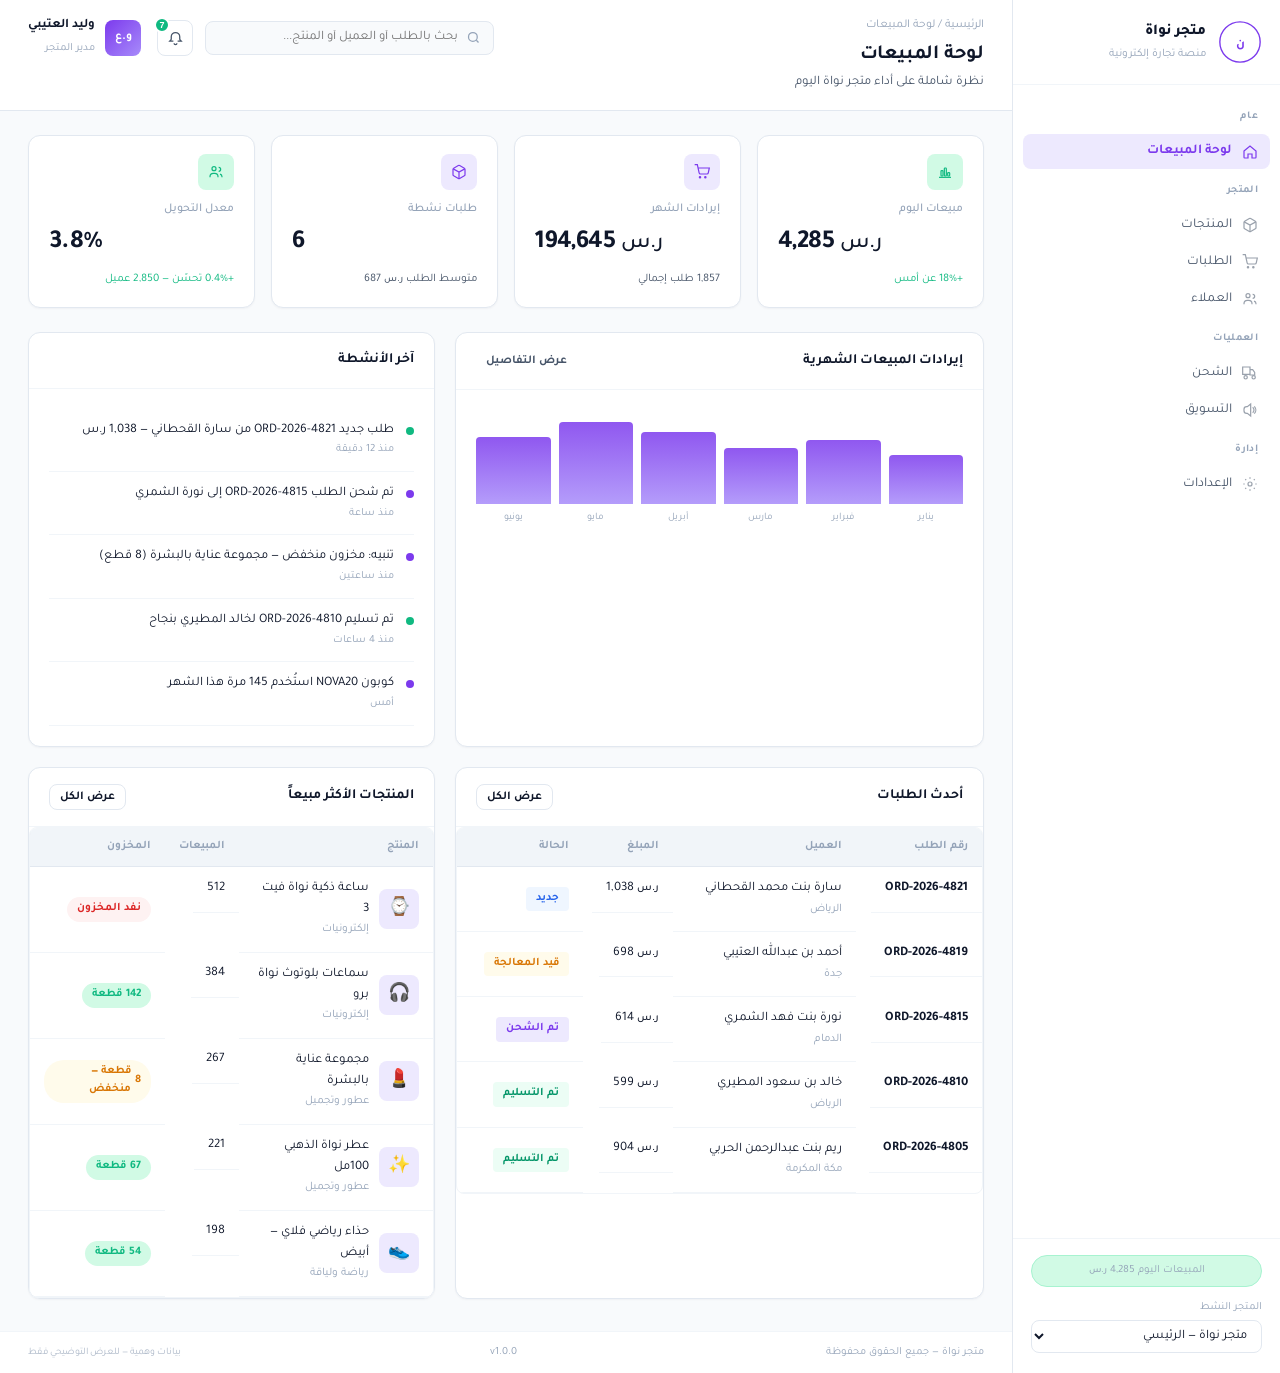
==== index.html @ 6f15025b "Portfolio demo — ecommerce admin platform (Salla/Zid style) Co-authored-by: Cursor <cursoragent@curs" ====
<!DOCTYPE html>
<html lang="ar" dir="rtl">
<head>
  <meta charset="UTF-8" />
  <meta name="viewport" content="width=device-width, initial-scale=1" />
  <title>متجر نواة | لوحة إدارة المتجر</title>
  <meta name="description" content="متجر نواة — منصة تجارة إلكترونية مستوحاة من سلة/زد — نموذج تصميم إداري" />
  <link rel="preconnect" href="https://fonts.googleapis.com" />
  <link rel="preconnect" href="https://fonts.gstatic.com" crossorigin />
  <link href="https://fonts.googleapis.com/css2?family=Tajawal:wght@400;500;600;700;800&display=swap" rel="stylesheet" />
  <link rel="stylesheet" href="css/styles.css" />
</head>
<body>
  <div id="app" class="shell">
    <aside class="sidebar">
      <header class="brand">
        <div class="brand-seal" aria-hidden="true">
          <svg viewBox="0 0 48 48"><circle cx="24" cy="24" r="22" fill="none" stroke="currentColor" stroke-width="1.5"/><text x="24" y="29" text-anchor="middle" font-size="14" font-weight="700" fill="currentColor">ن</text></svg>
        </div>
        <div class="brand-text">
          <span class="brand-org">متجر نواة</span>
          <span class="brand-sys">منصة تجارة إلكترونية</span>
        </div>
      </header>
      <nav id="nav" class="nav" aria-label="القائمة الرئيسية"></nav>
      <div class="sidebar-meta">
        <div class="term-pill">المبيعات اليوم <span class="num" id="sidebar-sales">—</span> <span class="num-suffix">ر.س</span></div>
        <label class="field-label" for="store-select">المتجر النشط</label>
        <select id="store-select" class="select">
          <option value="main">متجر نواة — الرئيسي</option>
          <option value="riyadh">فرع الرياض</option>
          <option value="jeddah">فرع جدة</option>
        </select>
      </div>
    </aside>
    <div class="workspace">
      <header class="topbar">
        <div class="topbar-start">
          <nav class="breadcrumb" id="breadcrumb" aria-label="مسار التنقل"></nav>
          <h1 id="page-title" class="page-title"></h1>
          <p id="page-sub" class="page-sub"></p>
        </div>
        <div class="topbar-end">
          <label class="search-field">
            <svg width="15" height="15" viewBox="0 0 24 24" fill="none" stroke="currentColor" stroke-width="2"><circle cx="11" cy="11" r="7"/><path d="M20 20l-3.5-3.5"/></svg>
            <input type="search" id="global-search" placeholder="بحث بالطلب أو العميل أو المنتج..." />
          </label>
          <button type="button" class="icon-btn" id="notif-btn" aria-label="الإشعارات">
            <svg width="17" height="17" viewBox="0 0 24 24" fill="none" stroke="currentColor" stroke-width="1.8"><path d="M15 17h5l-1.4-1.4A2 2 0 0 1 18 14.2V11a6 6 0 1 0-12 0v3.2c0 .5-.2 1-.6 1.4L4 17h5"/><path d="M10 20a2 2 0 0 0 4 0"/></svg>
            <span class="badge-count">7</span>
          </button>
          <div class="profile">
            <div class="profile-avatar">و.ع</div>
            <div class="profile-info">
              <strong>وليد العتيبي</strong>
              <span id="profile-role">مدير المتجر</span>
            </div>
          </div>
        </div>
      </header>
      <main id="view" class="content"></main>
      <footer class="app-footer">
        <span>متجر نواة — جميع الحقوق محفوظة</span>
        <span class="num">v1.0.0</span>
        <span class="footer-note">بيانات وهمية — للعرض التوضيحي فقط</span>
      </footer>
    </div>
  </div>
  <div id="toast" class="toast" role="status" hidden></div>
  <div id="modal-root"></div>
  <script src="js/utils.js"></script>
  <script src="js/mock-api.js"></script>
  <script src="js/app.js"></script>
</body>
</html>
---- css/styles.css ----
:root {
  --primary: #7c3aed;
  --primary-hover: #6d28d9;
  --primary-soft: #ede9fe;
  --accent: #10b981;
  --accent-soft: #d1fae5;
  --bg: #f8fafc;
  --surface: #ffffff;
  --surface-alt: #f1f5f9;
  --border: #e2e8f0;
  --border-light: #f1f5f9;
  --text: #0f172a;
  --text-secondary: #475569;
  --text-muted: #94a3b8;
  --success: #059669;
  --success-bg: #ecfdf5;
  --warn: #d97706;
  --warn-bg: #fffbeb;
  --info: #2563eb;
  --info-bg: #eff6ff;
  --danger: #dc2626;
  --danger-bg: #fef2f2;
  --radius: 8px;
  --radius-lg: 12px;
  --shadow-sm: 0 1px 2px rgba(15,23,42,.04);
  --shadow: 0 2px 8px rgba(15,23,42,.06);
  --font: "Tajawal", system-ui, sans-serif;
  --sidebar-w: 268px;
}

*, *::before, *::after { box-sizing: border-box; margin: 0; padding: 0; }

body {
  font-family: var(--font);
  background: var(--bg);
  color: var(--text);
  font-size: 14px;
  line-height: 1.6;
  -webkit-font-smoothing: antialiased;
}

.shell { display: flex; min-height: 100vh; }

/* ── Sidebar ── */
.sidebar {
  width: var(--sidebar-w);
  background: var(--surface);
  border-left: 1px solid var(--border);
  display: flex;
  flex-direction: column;
  flex-shrink: 0;
}

.brand {
  display: flex;
  align-items: center;
  gap: 12px;
  padding: 20px 18px;
  border-bottom: 1px solid var(--border-light);
}
.brand-seal { width: 44px; height: 44px; color: var(--primary); flex-shrink: 0; }
.brand-org { display: block; font-size: 15px; font-weight: 800; color: var(--text); }
.brand-sys { display: block; font-size: 11.5px; color: var(--text-muted); margin-top: 2px; }

.nav { padding: 12px 10px; flex: 1; display: flex; flex-direction: column; gap: 2px; }
.nav-section { font-size: 10.5px; font-weight: 600; color: var(--text-muted); padding: 12px 12px 6px; letter-spacing: 0.03em; text-transform: uppercase; }
.nav-item {
  display: flex; align-items: center; gap: 10px;
  width: 100%; padding: 9px 12px;
  border: none; background: none;
  border-radius: var(--radius);
  font-family: inherit; font-size: 13.5px;
  color: var(--text-secondary);
  cursor: pointer; text-align: right;
  transition: background .15s, color .15s;
}
.nav-item svg { opacity: .55; flex-shrink: 0; }
.nav-item:hover { background: var(--surface-alt); color: var(--text); }
.nav-item.active { background: var(--primary-soft); color: var(--primary); font-weight: 600; }
.nav-item.active svg { opacity: 1; color: var(--primary); }

.sidebar-meta {
  padding: 16px 18px 20px;
  border-top: 1px solid var(--border-light);
}
.term-pill {
  font-size: 11px; color: var(--text-muted);
  background: var(--accent-soft);
  border: 1px solid #a7f3d0;
  padding: 6px 10px; border-radius: 20px;
  margin-bottom: 12px; text-align: center;
}
.field-label { font-size: 11px; color: var(--text-muted); display: block; margin-bottom: 4px; }
.select {
  width: 100%; padding: 8px 10px;
  border: 1px solid var(--border);
  border-radius: var(--radius);
  font-family: inherit; font-size: 13px;
  background: var(--surface); color: var(--text);
}

/* ── Workspace ── */
.workspace { flex: 1; display: flex; flex-direction: column; min-width: 0; }

.topbar {
  background: var(--surface);
  border-bottom: 1px solid var(--border);
  padding: 16px 28px;
  display: flex; justify-content: space-between; align-items: flex-start;
  gap: 20px; flex-wrap: wrap;
}
.breadcrumb { font-size: 12px; color: var(--text-muted); margin-bottom: 4px; }
.breadcrumb a { color: var(--text-muted); text-decoration: none; }
.breadcrumb a:hover { color: var(--primary); }
.page-title { font-size: 20px; font-weight: 700; color: var(--text); letter-spacing: -0.01em; }
.page-sub { font-size: 13px; color: var(--text-secondary); margin-top: 2px; }

.topbar-end { display: flex; align-items: center; gap: 12px; }
.search-field {
  display: flex; align-items: center; gap: 8px;
  background: var(--bg); border: 1px solid var(--border);
  border-radius: var(--radius); padding: 0 12px;
}
.search-field input {
  border: none; background: none; outline: none;
  font-family: inherit; font-size: 13px;
  padding: 8px 0; width: 240px; color: var(--text);
}
.search-field svg { color: var(--text-muted); flex-shrink: 0; }

.icon-btn {
  position: relative; width: 36px; height: 36px;
  border: 1px solid var(--border); border-radius: var(--radius);
  background: var(--surface); cursor: pointer;
  color: var(--text-secondary);
  display: grid; place-items: center;
}
.badge-count {
  position: absolute; top: -4px; left: -4px;
  background: var(--accent); color: #fff;
  font-size: 9px; font-weight: 700;
  min-width: 16px; height: 16px;
  border-radius: 8px; display: grid; place-items: center;
  border: 2px solid var(--surface);
}

.profile { display: flex; align-items: center; gap: 10px; padding-right: 4px; }
.profile-avatar {
  width: 36px; height: 36px; border-radius: var(--radius);
  background: linear-gradient(135deg, var(--primary), #a78bfa);
  color: #fff;
  font-size: 12px; font-weight: 600;
  display: grid; place-items: center;
}
.profile-info strong { display: block; font-size: 13px; }
.profile-info span { font-size: 11px; color: var(--text-muted); }

.content { flex: 1; padding: 24px 28px 32px; }

.app-footer {
  padding: 12px 28px;
  border-top: 1px solid var(--border-light);
  background: var(--surface);
  display: flex; justify-content: space-between; align-items: center; flex-wrap: wrap; gap: 8px;
  font-size: 11px; color: var(--text-muted);
}
.footer-note { font-size: 10px; opacity: .75; }

/* أرقام موحّدة — إنجليزية دائماً */
.num, .stat-value, .amount, td.num, th.num {
  font-variant-numeric: tabular-nums;
  font-feature-settings: "tnum";
  direction: ltr;
  unicode-bidi: embed;
  display: inline-block;
}
.stat-value.num { display: block; }
.num-suffix { font-size: .85em; font-weight: 500; direction: rtl; unicode-bidi: normal; display: inline; }

/* تحسينات UX */
.content { animation: fadeIn .25s ease; }
@keyframes fadeIn { from { opacity: 0; transform: translateY(4px); } to { opacity: 1; transform: none; } }
thead th { position: sticky; top: 0; z-index: 1; }
.table-wrap { max-height: 520px; overflow: auto; border-radius: var(--radius); border: 1px solid var(--border-light); }
.table-wrap table { margin: 0; }
.table-wrap thead th { box-shadow: 0 1px 0 var(--border); }
.btn:focus-visible, .nav-item:focus-visible, .select:focus-visible, input:focus-visible {
  outline: 2px solid var(--primary); outline-offset: 2px;
}
.card { transition: box-shadow .2s; }
.card:hover { box-shadow: var(--shadow); }

/* ── Layout helpers ── */
.grid-stats { display: grid; grid-template-columns: repeat(4, 1fr); gap: 16px; margin-bottom: 24px; }
.grid-2 { display: grid; grid-template-columns: 1.3fr 1fr; gap: 20px; }
.grid-3 { display: grid; grid-template-columns: repeat(3, 1fr); gap: 16px; }

@media (max-width: 1200px) { .grid-stats { grid-template-columns: repeat(2, 1fr); } .grid-2, .grid-3 { grid-template-columns: 1fr; } }
@media (max-width: 900px) { .sidebar { display: none; } .content { padding: 16px; } .grid-stats { grid-template-columns: 1fr; } .search-field input { width: 160px; } }

/* ── Cards ── */
.card {
  background: var(--surface);
  border: 1px solid var(--border);
  border-radius: var(--radius-lg);
  box-shadow: var(--shadow-sm);
}
.card-pad { padding: 20px; }
.card-head {
  display: flex; justify-content: space-between; align-items: center;
  padding: 16px 20px;
  border-bottom: 1px solid var(--border-light);
}
.card-head h2 { font-size: 14px; font-weight: 600; }
.card-body { padding: 20px; }

.stat-card { padding: 18px 20px; }
.stat-label { font-size: 12px; color: var(--text-muted); font-weight: 500; }
.stat-value { font-size: 26px; font-weight: 700; margin: 4px 0 6px; letter-spacing: -0.02em; }
.stat-meta { font-size: 11.5px; color: var(--text-secondary); }
.stat-meta.up { color: var(--accent); }
.stat-meta.down { color: var(--danger); }
.stat-icon {
  width: 36px; height: 36px; border-radius: var(--radius);
  background: var(--primary-soft); color: var(--primary);
  display: grid; place-items: center; margin-bottom: 10px;
}
.stat-icon.accent { background: var(--accent-soft); color: var(--accent); }

/* ── Table ── */
.table-wrap { overflow-x: auto; }
table { width: 100%; border-collapse: collapse; font-size: 13px; }
thead th {
  text-align: right; padding: 10px 14px;
  font-size: 11.5px; font-weight: 600;
  color: var(--text-muted);
  background: var(--surface-alt);
  border-bottom: 1px solid var(--border);
  white-space: nowrap;
}
tbody td {
  padding: 12px 14px;
  border-bottom: 1px solid var(--border-light);
  vertical-align: middle;
}
tbody tr:hover td { background: var(--surface-alt); }
.td-primary { font-weight: 600; color: var(--text); }
.td-sub { font-size: 11.5px; color: var(--text-muted); display: block; margin-top: 1px; }

/* ── Tags ── */
.tag {
  display: inline-flex; align-items: center;
  padding: 3px 10px; border-radius: 4px;
  font-size: 11.5px; font-weight: 600; white-space: nowrap;
}
.tag-success { background: var(--success-bg); color: var(--success); }
.tag-warn { background: var(--warn-bg); color: var(--warn); }
.tag-info { background: var(--info-bg); color: var(--info); }
.tag-danger { background: var(--danger-bg); color: var(--danger); }
.tag-neutral { background: var(--surface-alt); color: var(--text-secondary); border: 1px solid var(--border-light); }
.tag-purple { background: var(--primary-soft); color: var(--primary); }

/* ── Stock badges ── */
.stock-badge {
  display: inline-flex; align-items: center; gap: 4px;
  padding: 3px 10px; border-radius: 20px;
  font-size: 11.5px; font-weight: 600;
}
.stock-in { background: var(--accent-soft); color: var(--accent); }
.stock-low { background: var(--warn-bg); color: var(--warn); }
.stock-out { background: var(--danger-bg); color: var(--danger); }

/* ── Buttons ── */
.btn {
  display: inline-flex; align-items: center; gap: 6px;
  padding: 7px 14px; border-radius: var(--radius);
  font-family: inherit; font-size: 13px; font-weight: 600;
  cursor: pointer; border: 1px solid transparent;
  transition: all .15s; white-space: nowrap;
}
.btn-primary { background: var(--primary); color: #fff; }
.btn-primary:hover { background: var(--primary-hover); }
.btn-accent { background: var(--accent); color: #fff; }
.btn-accent:hover { background: #059669; }
.btn-secondary { background: var(--surface); color: var(--text); border-color: var(--border); }
.btn-secondary:hover { border-color: var(--primary); color: var(--primary); }
.btn-ghost { background: none; color: var(--text-secondary); border: none; padding: 7px 10px; }
.btn-ghost:hover { color: var(--primary); background: var(--primary-soft); }
.btn-sm { padding: 5px 10px; font-size: 12px; }
.btn-group { display: flex; gap: 6px; flex-wrap: wrap; }

/* ── Progress ── */
.progress-track { height: 6px; background: var(--border-light); border-radius: 3px; overflow: hidden; margin-top: 6px; }
.progress-fill { height: 100%; background: var(--primary); border-radius: 3px; transition: width .4s ease; }
.progress-fill.accent { background: var(--accent); }

/* ── Pipeline ── */
.pipeline { display: flex; gap: 0; margin: 16px 0; }
.pipe-step {
  flex: 1; text-align: center; padding: 12px 8px;
  border: 1px solid var(--border-light);
  border-left: none; background: var(--surface-alt);
  font-size: 11px; color: var(--text-muted);
}
.pipe-step:first-child { border-radius: 0 var(--radius) var(--radius) 0; border-left: 1px solid var(--border-light); }
.pipe-step:last-child { border-radius: var(--radius) 0 0 var(--radius); }
.pipe-step.done { background: var(--accent-soft); color: var(--accent); border-color: #a7f3d0; }
.pipe-step.active { background: var(--primary-soft); color: var(--primary); border-color: #c4b5fd; font-weight: 600; }
.pipe-step.cancelled { background: var(--danger-bg); color: var(--danger); border-color: #fecaca; }
.pipe-num { display: block; font-size: 13px; font-weight: 700; margin-bottom: 2px; }

/* ── Chart ── */
.bar-chart { display: flex; align-items: flex-end; gap: 8px; height: 140px; padding-bottom: 24px; }
.bar-col { flex: 1; display: flex; flex-direction: column; align-items: center; height: 100%; justify-content: flex-end; }
.bar-fill { width: 100%; background: linear-gradient(180deg, var(--primary), #a78bfa); border-radius: 4px 4px 0 0; opacity: .85; min-height: 8px; transition: height .5s ease; }
.bar-label { font-size: 10px; color: var(--text-muted); margin-top: 6px; }

/* ── Product cards ── */
.product-thumb {
  width: 40px; height: 40px; border-radius: var(--radius);
  background: var(--primary-soft); color: var(--primary);
  display: grid; place-items: center; font-size: 18px;
  flex-shrink: 0;
}
.product-cell { display: flex; align-items: center; gap: 10px; }

/* ── Person / customer cards ── */
.person-grid { display: grid; grid-template-columns: repeat(auto-fill, minmax(260px, 1fr)); gap: 16px; }
.person-card { padding: 18px; }
.person-card h3 { font-size: 14px; margin-bottom: 2px; }
.person-card .dept { font-size: 12px; color: var(--text-muted); }
.person-stat { display: flex; justify-content: space-between; margin-top: 14px; padding-top: 14px; border-top: 1px solid var(--border-light); font-size: 12px; }
.person-stat strong { font-size: 18px; color: var(--primary); }

/* ── Campaign / coupon tiles ── */
.report-tile {
  padding: 18px; cursor: pointer;
  transition: border-color .15s, box-shadow .15s;
}
.report-tile:hover { border-color: var(--primary); box-shadow: var(--shadow); }
.report-tile h3 { font-size: 14px; margin: 8px 0 4px; }
.report-tile p { font-size: 12px; color: var(--text-muted); line-height: 1.5; }
.report-meta { font-size: 11px; color: var(--text-secondary); margin-top: 10px; }

/* ── Shipping cards ── */
.shipping-card { padding: 18px; }
.shipping-card h3 { font-size: 14px; margin-bottom: 4px; }
.shipping-card .meta { font-size: 12px; color: var(--text-muted); }
.shipping-stat { display: flex; gap: 20px; margin-top: 14px; padding-top: 14px; border-top: 1px solid var(--border-light); }
.shipping-stat div span { font-size: 11px; color: var(--text-muted); display: block; }
.shipping-stat div strong { font-size: 16px; color: var(--primary); }

/* ── Payment gateway badges ── */
.gateway-list { display: flex; flex-wrap: wrap; gap: 10px; margin-top: 12px; }
.gateway-badge {
  display: flex; align-items: center; gap: 8px;
  padding: 10px 14px; border: 1px solid var(--border);
  border-radius: var(--radius); font-size: 13px; font-weight: 600;
  background: var(--surface);
}
.gateway-badge.active { border-color: var(--accent); background: var(--accent-soft); color: var(--accent); }
.gateway-badge.inactive { opacity: .55; }

/* ── Filters ── */
.toolbar { display: flex; gap: 10px; flex-wrap: wrap; margin-bottom: 16px; align-items: center; }
.toolbar .select, .toolbar input {
  padding: 7px 12px; border: 1px solid var(--border);
  border-radius: var(--radius); font-family: inherit; font-size: 13px;
  background: var(--surface); color: var(--text);
}

/* ── Activity feed ── */
.activity-list { list-style: none; }
.activity-item {
  display: flex; gap: 12px; padding: 12px 0;
  border-bottom: 1px solid var(--border-light);
  font-size: 13px;
}
.activity-dot { width: 8px; height: 8px; border-radius: 50%; background: var(--primary); margin-top: 6px; flex-shrink: 0; }
.activity-dot.accent { background: var(--accent); }
.activity-time { font-size: 11px; color: var(--text-muted); white-space: nowrap; }

/* ── Modal ── */
.modal-overlay {
  position: fixed; inset: 0; background: rgba(15,23,42,.4);
  display: grid; place-items: center; z-index: 300; padding: 20px;
}
.modal {
  background: var(--surface); border-radius: var(--radius-lg);
  width: min(560px, 100%); max-height: 90vh; overflow-y: auto;
  box-shadow: 0 16px 48px rgba(15,23,42,.15);
  border: 1px solid var(--border);
}
.modal-header { padding: 18px 22px; border-bottom: 1px solid var(--border-light); }
.modal-header h3 { font-size: 16px; }
.modal-body { padding: 22px; font-size: 13px; color: var(--text-secondary); line-height: 1.7; }
.modal-footer { padding: 14px 22px; border-top: 1px solid var(--border-light); display: flex; gap: 8px; justify-content: flex-start; flex-wrap: wrap; }

.modal-detail-grid {
  display: grid; grid-template-columns: 1fr 1fr; gap: 12px; margin: 12px 0;
}
.modal-detail-item { background: var(--surface-alt); padding: 10px 12px; border-radius: var(--radius); }
.modal-detail-item span { font-size: 11px; color: var(--text-muted); display: block; }
.modal-detail-item strong { font-size: 13px; color: var(--text); }
.modal-items { list-style: none; margin-top: 12px; }
.modal-items li {
  display: flex; justify-content: space-between; align-items: center;
  padding: 8px 0; border-bottom: 1px solid var(--border-light); font-size: 13px;
}

/* ── Settings form ── */
.settings-section { margin-bottom: 24px; }
.settings-section h3 { font-size: 14px; font-weight: 600; margin-bottom: 12px; padding-bottom: 8px; border-bottom: 1px solid var(--border-light); }
.settings-row {
  display: flex; justify-content: space-between; align-items: center;
  padding: 10px 0; border-bottom: 1px solid var(--border-light);
  font-size: 13px;
}
.settings-row:last-child { border-bottom: none; }
.settings-row label { color: var(--text-secondary); }
.settings-row strong { color: var(--text); }
.toggle-on { color: var(--accent); font-weight: 600; }
.toggle-off { color: var(--text-muted); }

/* ── Zone list ── */
.zone-list { list-style: none; }
.zone-item {
  display: flex; justify-content: space-between; align-items: center;
  padding: 12px 0; border-bottom: 1px solid var(--border-light); font-size: 13px;
}
.zone-item:last-child { border-bottom: none; }

/* ── Misc ── */
.toast {
  position: fixed; bottom: 24px; left: 50%; transform: translateX(-50%);
  background: var(--text); color: #fff;
  padding: 10px 20px; border-radius: var(--radius);
  font-size: 13px; z-index: 400; box-shadow: var(--shadow);
}
.loading-state { display: flex; align-items: center; justify-content: center; gap: 10px; padding: 60px; color: var(--text-muted); }
.spinner { width: 20px; height: 20px; border: 2px solid var(--border); border-top-color: var(--primary); border-radius: 50%; animation: spin .7s linear infinite; }
@keyframes spin { to { transform: rotate(360deg); } }
.empty-state { text-align: center; padding: 48px 20px; color: var(--text-muted); font-size: 13px; }
.kpi-row { display: flex; gap: 24px; flex-wrap: wrap; margin-top: 8px; }
.kpi-item span { font-size: 11px; color: var(--text-muted); }
.kpi-item strong { display: block; font-size: 15px; margin-top: 2px; }
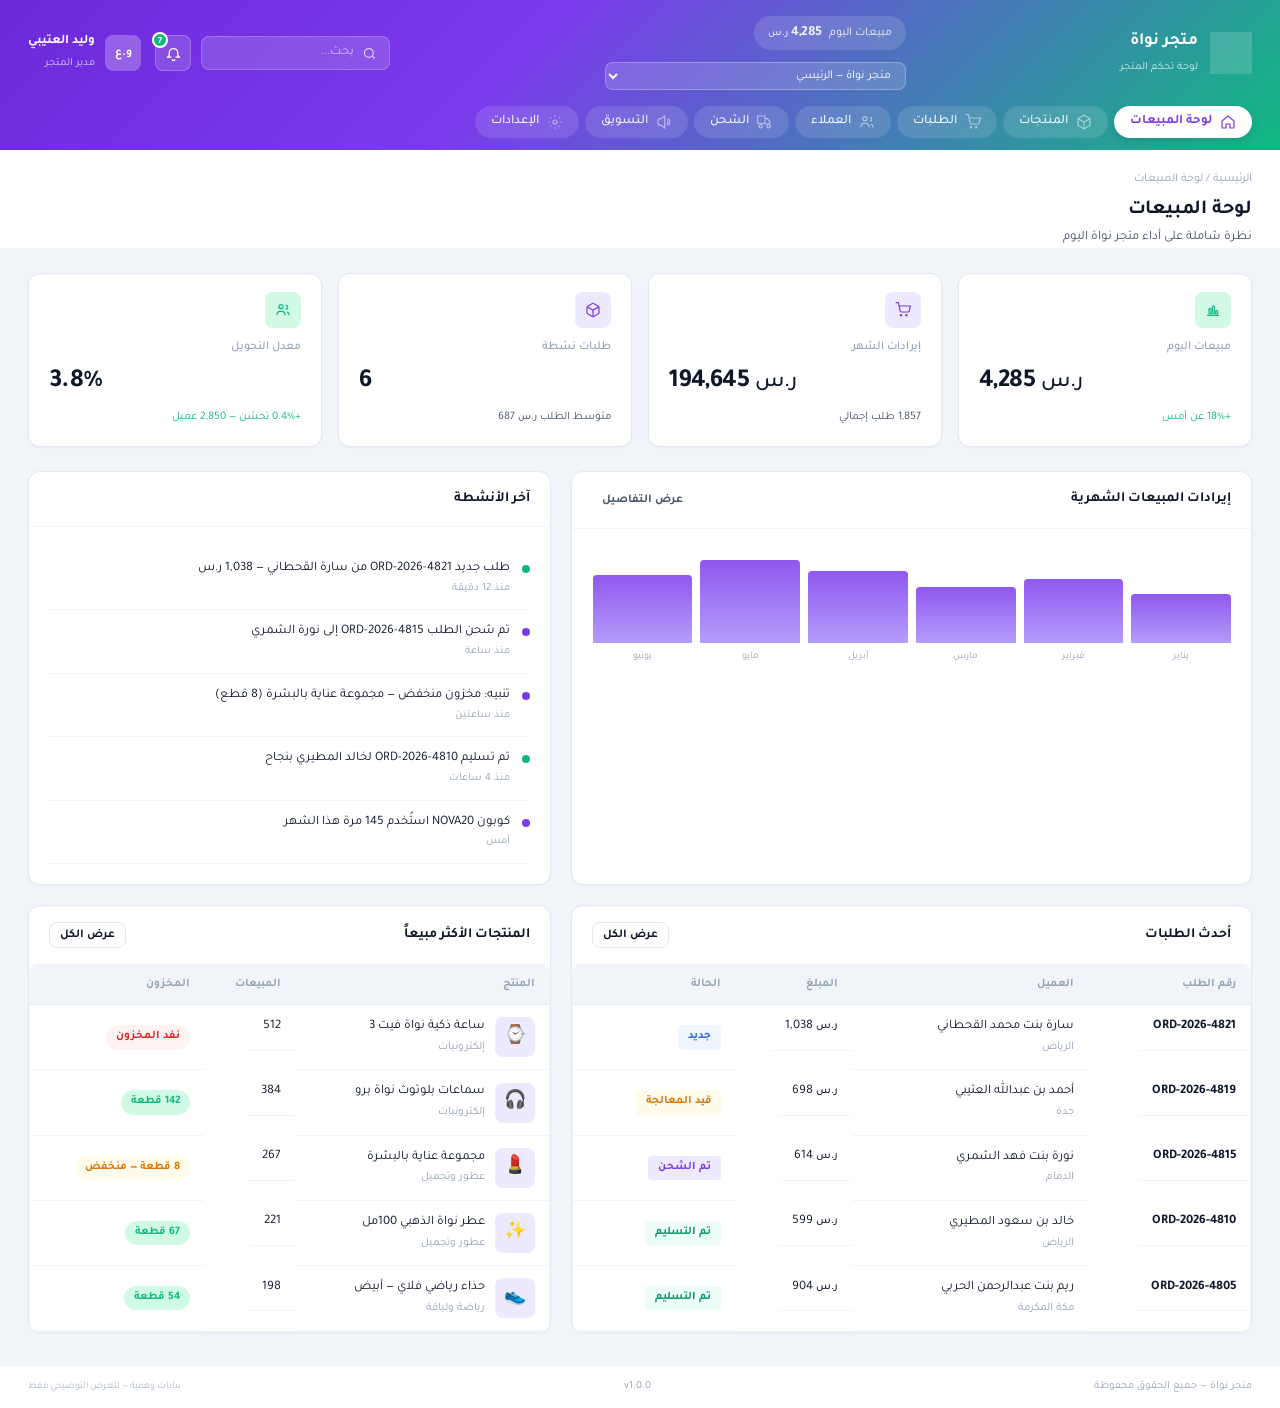
==== commit 5f232ca8: "Distinct layout per platform — unique navigation patterns Co-authored-by: Cursor <cursoragent@cursor" ====
--- a/index.html
+++ b/index.html
@@ -10,53 +10,50 @@
   <link href="https://fonts.googleapis.com/css2?family=Tajawal:wght@400;500;600;700;800&display=swap" rel="stylesheet" />
   <link rel="stylesheet" href="css/styles.css" />
 </head>
-<body>
-  <div id="app" class="shell">
-    <aside class="sidebar">
-      <header class="brand">
-        <div class="brand-seal" aria-hidden="true">
-          <svg viewBox="0 0 48 48"><circle cx="24" cy="24" r="22" fill="none" stroke="currentColor" stroke-width="1.5"/><text x="24" y="29" text-anchor="middle" font-size="14" font-weight="700" fill="currentColor">ن</text></svg>
+<body class="layout-store">
+  <div id="app" class="shell shell-store">
+    <header class="store-header">
+      <div class="store-header-top">
+        <div class="store-brand">
+          <span class="store-logo">ن</span>
+          <div>
+            <strong>متجر نواة</strong>
+            <span>لوحة تحكم المتجر</span>
+          </div>
         </div>
-        <div class="brand-text">
-          <span class="brand-org">متجر نواة</span>
-          <span class="brand-sys">منصة تجارة إلكترونية</span>
+        <div class="store-meta">
+          <div class="store-stat">مبيعات اليوم <strong class="num" id="sidebar-sales">—</strong> <span class="num-suffix">ر.س</span></div>
+          <select id="store-select" class="select select-dark">
+            <option value="main">متجر نواة — الرئيسي</option>
+            <option value="riyadh">فرع الرياض</option>
+            <option value="jeddah">فرع جدة</option>
+          </select>
         </div>
-      </header>
-      <nav id="nav" class="nav" aria-label="القائمة الرئيسية"></nav>
-      <div class="sidebar-meta">
-        <div class="term-pill">المبيعات اليوم <span class="num" id="sidebar-sales">—</span> <span class="num-suffix">ر.س</span></div>
-        <label class="field-label" for="store-select">المتجر النشط</label>
-        <select id="store-select" class="select">
-          <option value="main">متجر نواة — الرئيسي</option>
-          <option value="riyadh">فرع الرياض</option>
-          <option value="jeddah">فرع جدة</option>
-        </select>
-      </div>
-    </aside>
-    <div class="workspace">
-      <header class="topbar">
-        <div class="topbar-start">
-          <nav class="breadcrumb" id="breadcrumb" aria-label="مسار التنقل"></nav>
-          <h1 id="page-title" class="page-title"></h1>
-          <p id="page-sub" class="page-sub"></p>
-        </div>
-        <div class="topbar-end">
+        <div class="store-actions">
           <label class="search-field">
             <svg width="15" height="15" viewBox="0 0 24 24" fill="none" stroke="currentColor" stroke-width="2"><circle cx="11" cy="11" r="7"/><path d="M20 20l-3.5-3.5"/></svg>
-            <input type="search" id="global-search" placeholder="بحث بالطلب أو العميل أو المنتج..." />
+            <input type="search" id="global-search" placeholder="بحث..." />
           </label>
-          <button type="button" class="icon-btn" id="notif-btn" aria-label="الإشعارات">
+          <button type="button" class="icon-btn icon-btn-light" id="notif-btn" aria-label="الإشعارات">
             <svg width="17" height="17" viewBox="0 0 24 24" fill="none" stroke="currentColor" stroke-width="1.8"><path d="M15 17h5l-1.4-1.4A2 2 0 0 1 18 14.2V11a6 6 0 1 0-12 0v3.2c0 .5-.2 1-.6 1.4L4 17h5"/><path d="M10 20a2 2 0 0 0 4 0"/></svg>
             <span class="badge-count">7</span>
           </button>
-          <div class="profile">
+          <div class="profile profile-light">
             <div class="profile-avatar">و.ع</div>
             <div class="profile-info">
               <strong>وليد العتيبي</strong>
-              <span id="profile-role">مدير المتجر</span>
+              <span>مدير المتجر</span>
             </div>
           </div>
         </div>
+      </div>
+      <nav id="nav" class="store-nav" aria-label="القائمة الرئيسية"></nav>
+    </header>
+    <div class="store-body">
+      <header class="page-head">
+        <nav class="breadcrumb" id="breadcrumb" aria-label="مسار التنقل"></nav>
+        <h1 id="page-title" class="page-title"></h1>
+        <p id="page-sub" class="page-sub"></p>
       </header>
       <main id="view" class="content"></main>
       <footer class="app-footer">
--- a/css/styles.css
+++ b/css/styles.css
@@ -444,3 +444,69 @@
 .kpi-row { display: flex; gap: 24px; flex-wrap: wrap; margin-top: 8px; }
 .kpi-item span { font-size: 11px; color: var(--text-muted); }
 .kpi-item strong { display: block; font-size: 15px; margin-top: 2px; }
+
+/* ── Layout: متجر — هيدر بنفسجي أفقي (سلة/زد) ── */
+.layout-store { background: #f1f5f9; }
+.shell-store { flex-direction: column; min-height: 100vh; }
+.shell-store .sidebar { display: none; }
+.store-header {
+  background: linear-gradient(135deg, #6d28d9 0%, #7c3aed 40%, #10b981 100%);
+  color: #fff; box-shadow: 0 4px 24px rgba(124,58,237,.25);
+}
+.store-header-top {
+  display: flex; align-items: center; justify-content: space-between; flex-wrap: wrap;
+  gap: 16px; padding: 16px 28px;
+}
+.store-brand { display: flex; align-items: center; gap: 12px; }
+.store-logo {
+  width: 42px; height: 42px; background: rgba(255,255,255,.2);
+  border-radius: 12px; display: grid; place-items: center;
+  font-weight: 800; font-size: 18px; backdrop-filter: blur(4px);
+}
+.store-brand strong { display: block; font-size: 17px; }
+.store-brand span { font-size: 11px; opacity: .8; }
+.store-meta { display: flex; align-items: center; gap: 12px; flex-wrap: wrap; }
+.store-stat {
+  font-size: 12px; opacity: .9; padding: 6px 14px;
+  background: rgba(255,255,255,.15); border-radius: 20px;
+}
+.store-stat strong { font-size: 14px; margin-right: 4px; }
+.select-dark {
+  background: rgba(255,255,255,.15); border: 1px solid rgba(255,255,255,.25);
+  color: #fff; border-radius: 8px; padding: 6px 10px; font-family: inherit; font-size: 12px;
+}
+.select-dark option { color: var(--text); background: #fff; }
+.store-actions { display: flex; align-items: center; gap: 10px; flex-wrap: wrap; }
+.store-actions .search-field {
+  background: rgba(255,255,255,.15); border-color: rgba(255,255,255,.2);
+}
+.store-actions .search-field input { color: #fff; width: 140px; }
+.store-actions .search-field input::placeholder { color: rgba(255,255,255,.6); }
+.store-actions .search-field svg { color: rgba(255,255,255,.7); }
+.icon-btn-light { background: rgba(255,255,255,.15); border-color: rgba(255,255,255,.2); color: #fff; }
+.profile-light .profile-avatar { background: rgba(255,255,255,.25); }
+.profile-light .profile-info strong, .profile-light .profile-info span { color: #fff; }
+.profile-light .profile-info span { opacity: .75; }
+.store-nav {
+  display: flex; gap: 6px; padding: 0 28px 12px; overflow-x: auto;
+}
+.store-nav .nav-section { display: none; }
+.store-nav .nav-item {
+  width: auto; flex-direction: row; gap: 8px;
+  padding: 8px 16px; border-radius: 20px;
+  background: rgba(255,255,255,.12); color: rgba(255,255,255,.9);
+  font-size: 13px; font-weight: 500; white-space: nowrap;
+}
+.store-nav .nav-item:hover { background: rgba(255,255,255,.22); color: #fff; }
+.store-nav .nav-item.active {
+  background: #fff; color: var(--primary); font-weight: 700;
+  box-shadow: 0 2px 8px rgba(0,0,0,.12);
+}
+.store-nav .nav-item.active svg { color: var(--primary); opacity: 1; }
+.store-body { flex: 1; display: flex; flex-direction: column; }
+.store-body .page-head { padding: 20px 28px 0; background: var(--surface); border-bottom: 1px solid var(--border-light); }
+.store-body .content { background: #f1f5f9; }
+@media (max-width: 900px) {
+  .store-header-top { padding: 12px 16px; }
+  .store-nav { padding: 0 16px 10px; }
+}
